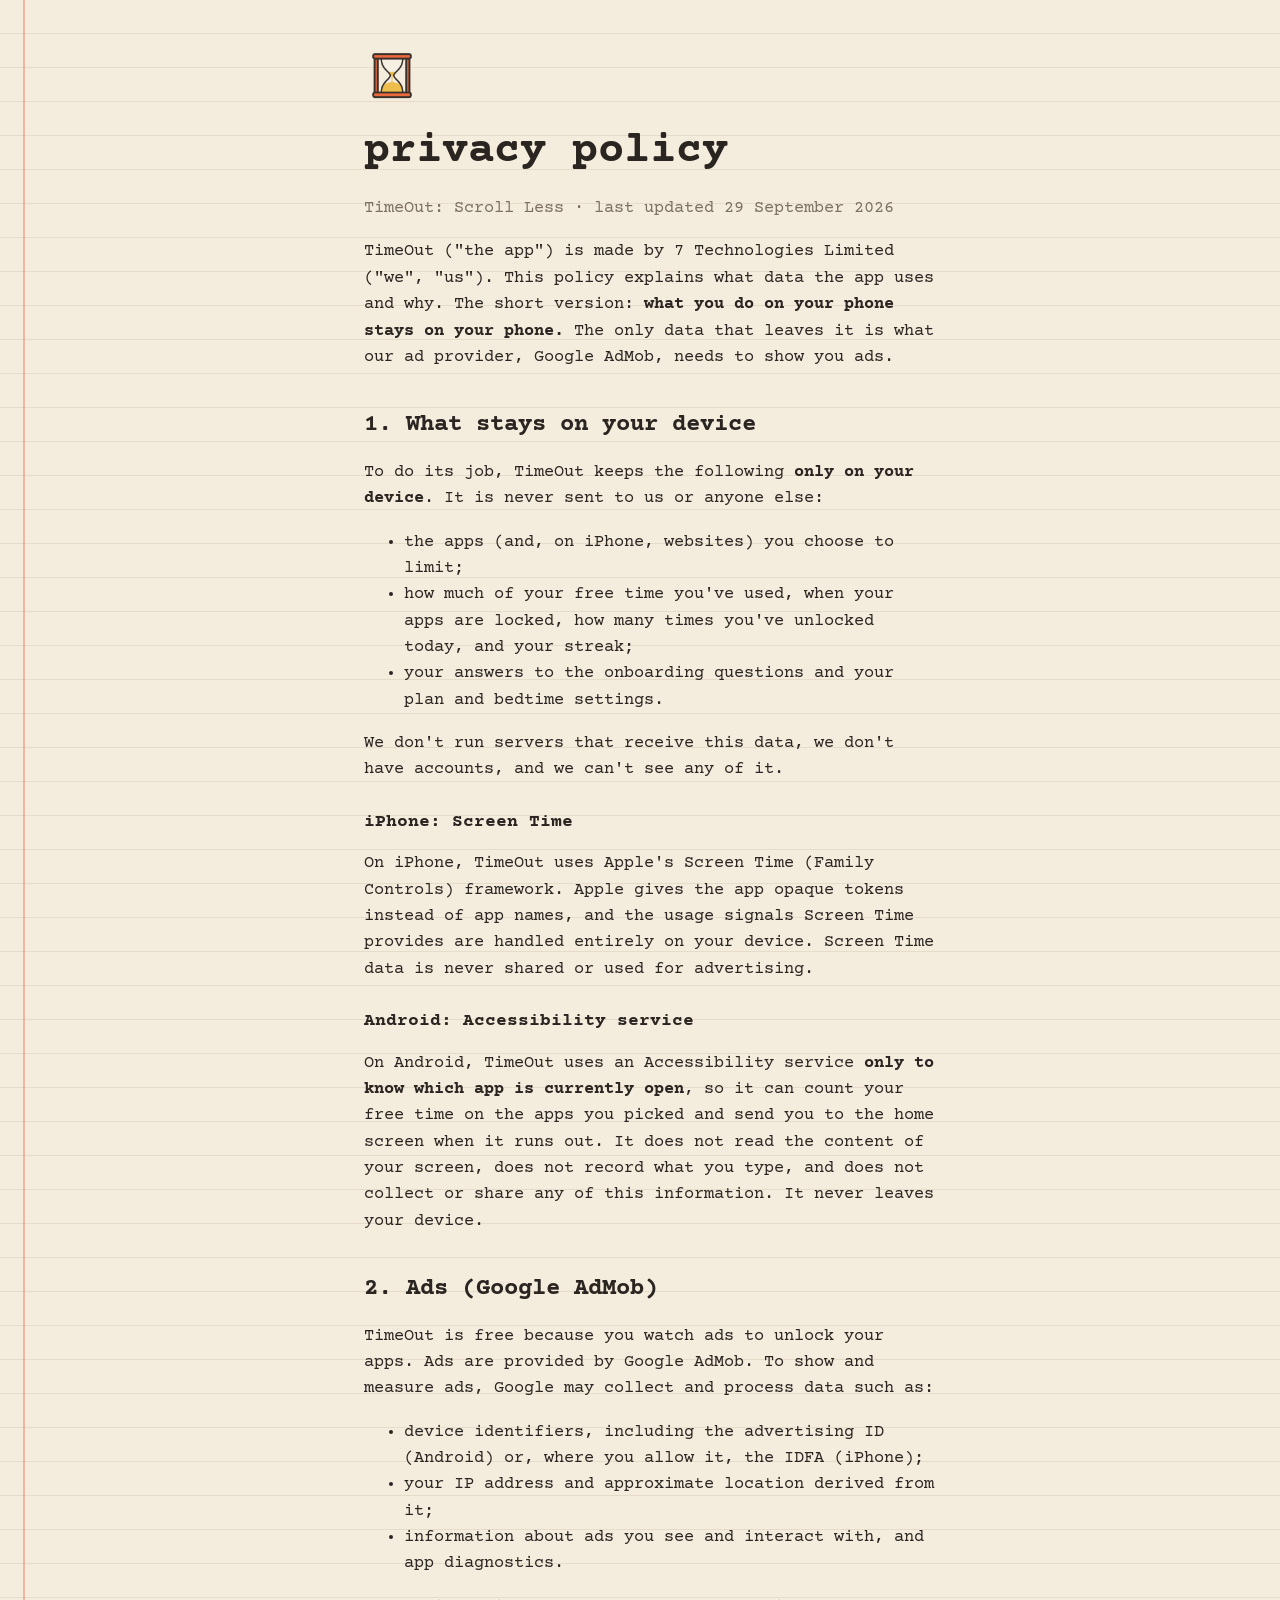
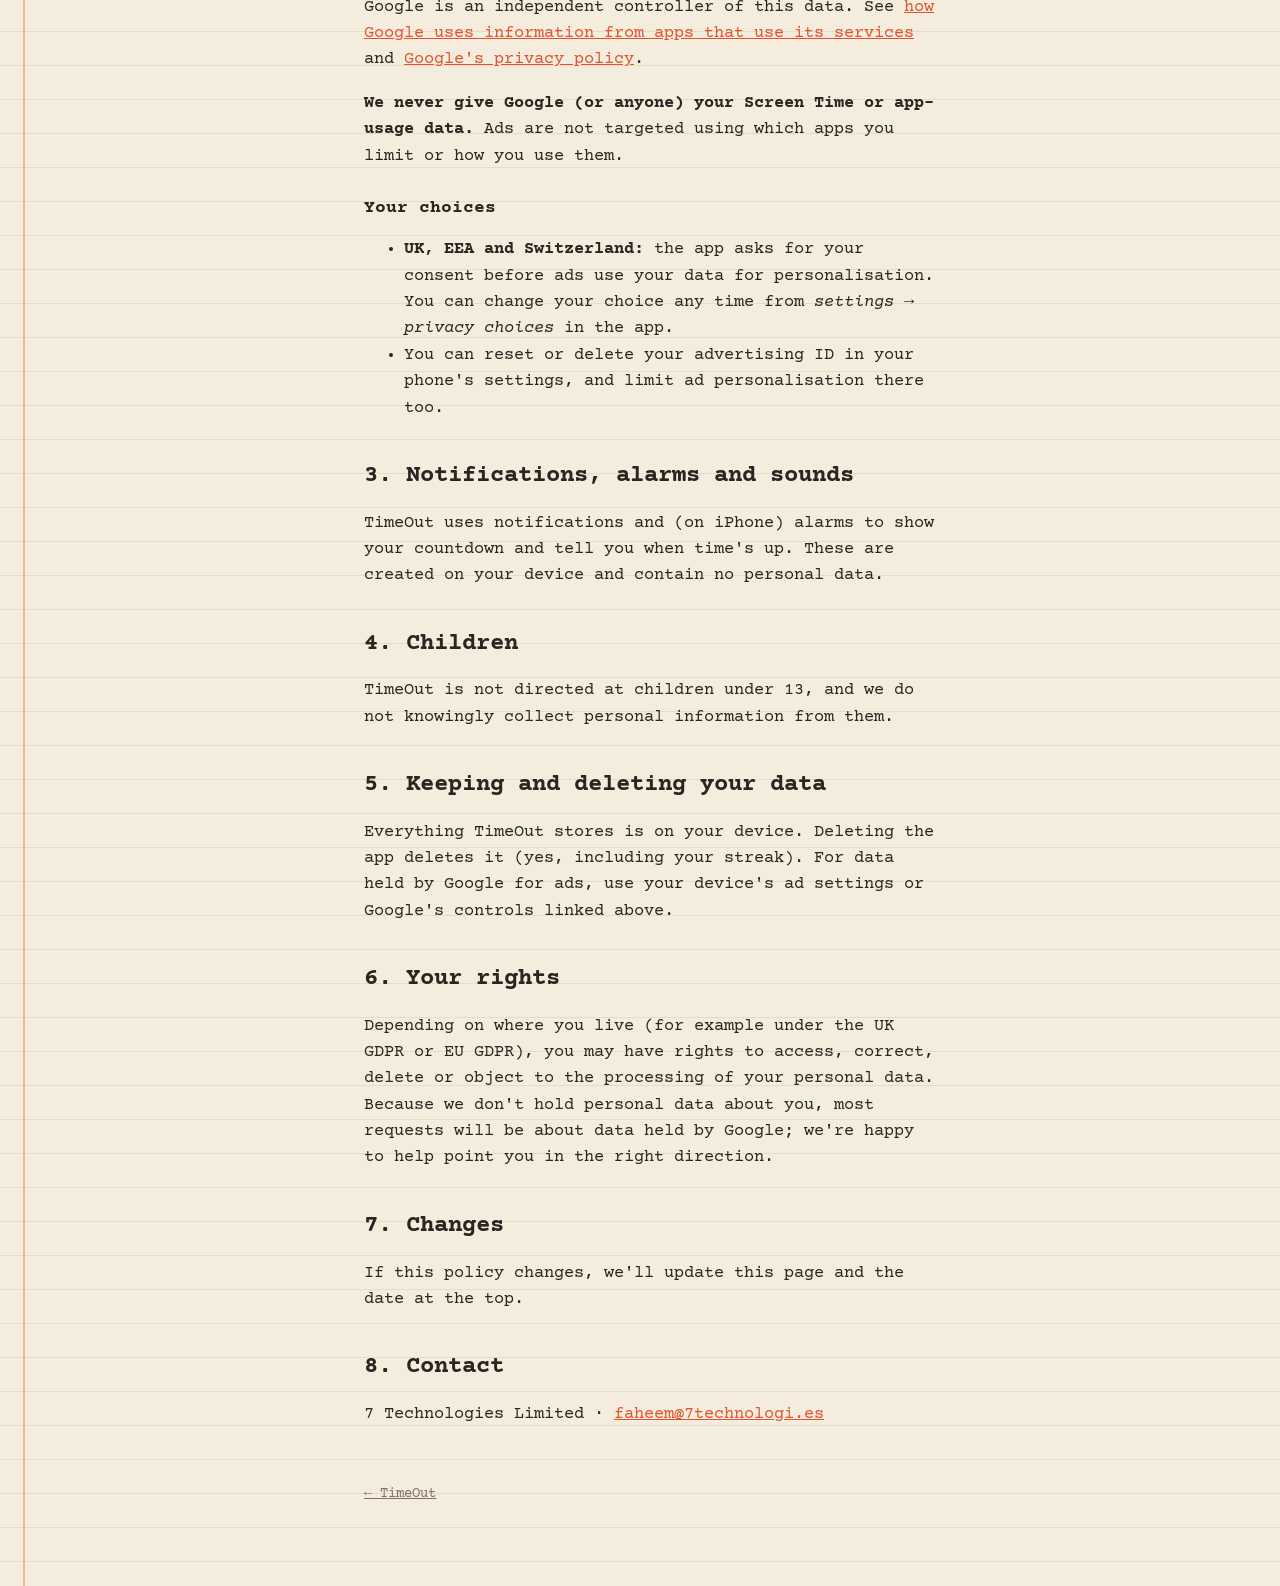
==== privacy.html @ 32e410ed "TimeOut site: landing page and privacy policy Co-Authored-By: Claude Opus 5.5 <noreply@anthropic.com" ====
<!doctype html>
<html lang="en">
<head>
  <meta charset="utf-8">
  <meta name="viewport" content="width=device-width, initial-scale=1">
  <title>TimeOut Privacy Policy</title>
  <meta name="description" content="How TimeOut: Scroll Less handles your data.">
  <link rel="icon" href="hourglass.png">
  <link rel="preconnect" href="https://fonts.googleapis.com">
  <link rel="stylesheet" href="https://fonts.googleapis.com/css2?family=Courier+Prime:wght@400;700&display=swap">
  <link rel="stylesheet" href="style.css">
</head>
<body>
<main>
  <a href="./"><img src="hourglass.png" alt="TimeOut home" width="56" height="56"></a>
  <h1>privacy policy</h1>
  <p class="muted">TimeOut: Scroll Less · last updated 29 September 2026</p>

  <p>TimeOut ("the app") is made by 7 Technologies Limited ("we", "us"). This policy explains what data the app uses and why. The short version: <strong>what you do on your phone stays on your phone.</strong> The only data that leaves it is what our ad provider, Google AdMob, needs to show you ads.</p>

  <h2>1. What stays on your device</h2>
  <p>To do its job, TimeOut keeps the following <strong>only on your device</strong>. It is never sent to us or anyone else:</p>
  <ul>
    <li>the apps (and, on iPhone, websites) you choose to limit;</li>
    <li>how much of your free time you've used, when your apps are locked, how many times you've unlocked today, and your streak;</li>
    <li>your answers to the onboarding questions and your plan and bedtime settings.</li>
  </ul>
  <p>We don't run servers that receive this data, we don't have accounts, and we can't see any of it.</p>

  <h3>iPhone: Screen Time</h3>
  <p>On iPhone, TimeOut uses Apple's Screen Time (Family Controls) framework. Apple gives the app opaque tokens instead of app names, and the usage signals Screen Time provides are handled entirely on your device. Screen Time data is never shared or used for advertising.</p>

  <h3>Android: Accessibility service</h3>
  <p>On Android, TimeOut uses an Accessibility service <strong>only to know which app is currently open</strong>, so it can count your free time on the apps you picked and send you to the home screen when it runs out. It does not read the content of your screen, does not record what you type, and does not collect or share any of this information. It never leaves your device.</p>

  <h2>2. Ads (Google AdMob)</h2>
  <p>TimeOut is free because you watch ads to unlock your apps. Ads are provided by Google AdMob. To show and measure ads, Google may collect and process data such as:</p>
  <ul>
    <li>device identifiers, including the advertising ID (Android) or, where you allow it, the IDFA (iPhone);</li>
    <li>your IP address and approximate location derived from it;</li>
    <li>information about ads you see and interact with, and app diagnostics.</li>
  </ul>
  <p>Google is an independent controller of this data. See <a href="https://policies.google.com/technologies/partner-sites">how Google uses information from apps that use its services</a> and <a href="https://policies.google.com/privacy">Google's privacy policy</a>.</p>
  <p><strong>We never give Google (or anyone) your Screen Time or app-usage data.</strong> Ads are not targeted using which apps you limit or how you use them.</p>

  <h3>Your choices</h3>
  <ul>
    <li><strong>UK, EEA and Switzerland:</strong> the app asks for your consent before ads use your data for personalisation. You can change your choice any time from <em>settings → privacy choices</em> in the app.</li>
    <li>You can reset or delete your advertising ID in your phone's settings, and limit ad personalisation there too.</li>
  </ul>

  <h2>3. Notifications, alarms and sounds</h2>
  <p>TimeOut uses notifications and (on iPhone) alarms to show your countdown and tell you when time's up. These are created on your device and contain no personal data.</p>

  <h2>4. Children</h2>
  <p>TimeOut is not directed at children under 13, and we do not knowingly collect personal information from them.</p>

  <h2>5. Keeping and deleting your data</h2>
  <p>Everything TimeOut stores is on your device. Deleting the app deletes it (yes, including your streak). For data held by Google for ads, use your device's ad settings or Google's controls linked above.</p>

  <h2>6. Your rights</h2>
  <p>Depending on where you live (for example under the UK GDPR or EU GDPR), you may have rights to access, correct, delete or object to the processing of your personal data. Because we don't hold personal data about you, most requests will be about data held by Google; we're happy to help point you in the right direction.</p>

  <h2>7. Changes</h2>
  <p>If this policy changes, we'll update this page and the date at the top.</p>

  <h2>8. Contact</h2>
  <p>7 Technologies Limited · <a href="mailto:faheem@7technologi.es">faheem@7technologi.es</a></p>

  <footer><a href="./">← TimeOut</a></footer>
</main>
</body>
</html>
---- style.css ----
:root {
  --paper: #F4ECDD;
  --paper-deep: #EADFCB;
  --ink: #2B2521;
  --muted: #7C7064;
  --tomato: #E2522F;
  --rule: #DCCFBA;
}

* { box-sizing: border-box; }

body {
  margin: 0;
  background-color: var(--paper);
  background-image:
    linear-gradient(90deg, transparent 23px, rgba(226, 82, 47, 0.35) 23px, rgba(226, 82, 47, 0.35) 25px, transparent 25px),
    repeating-linear-gradient(180deg, transparent 0, transparent 33px, rgba(220, 207, 186, 0.55) 33px, rgba(220, 207, 186, 0.55) 34px);
  color: var(--ink);
  font-family: "Courier Prime", "American Typewriter", "Courier New", monospace;
  font-size: 17px;
  line-height: 1.55;
}

main {
  max-width: 640px;
  margin: 0 auto;
  padding: 48px 20px 80px 44px;
}

h1, h2, h3 { line-height: 1.2; }
h1 { font-size: 44px; margin: 12px 0 6px; }
h2 { font-size: 24px; margin-top: 40px; }
h3 { font-size: 18px; margin-top: 28px; }

.tagline { color: var(--muted); font-size: 18px; margin: 0 0 32px; }
.muted { color: var(--muted); }
a { color: var(--tomato); }

.card {
  background: var(--paper);
  border: 2px solid var(--ink);
  border-radius: 10px;
  box-shadow: 4px 4px 0 var(--ink);
  padding: 18px 20px;
  margin: 24px 0;
}

.card ol { margin: 0; padding-left: 22px; }
.card li::marker { color: var(--tomato); font-weight: bold; }

.button {
  display: inline-block;
  background: var(--tomato);
  color: var(--paper);
  text-decoration: none;
  font-weight: bold;
  border: 2px solid var(--ink);
  border-radius: 10px;
  box-shadow: 4px 4px 0 var(--ink);
  padding: 14px 22px;
  margin: 8px 12px 8px 0;
}

footer { margin-top: 56px; font-size: 14px; color: var(--muted); }
footer a { color: var(--muted); }
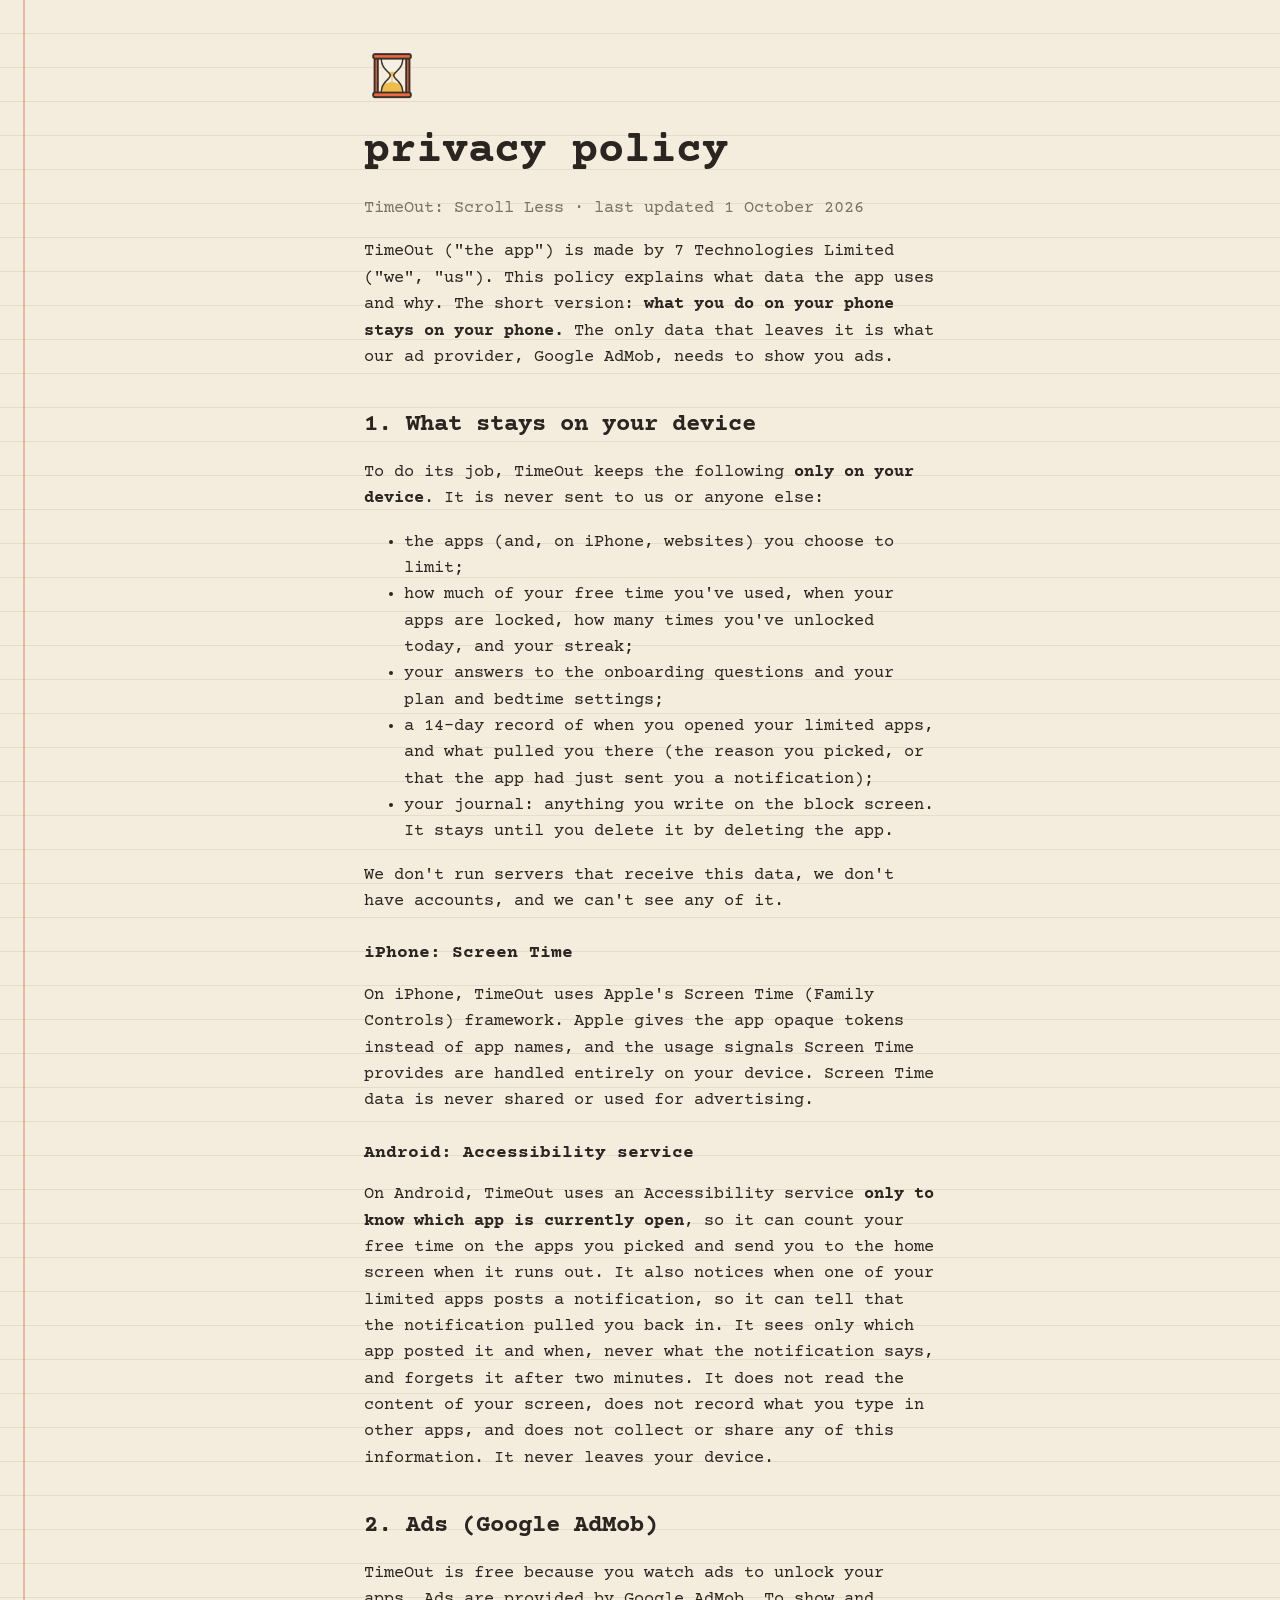
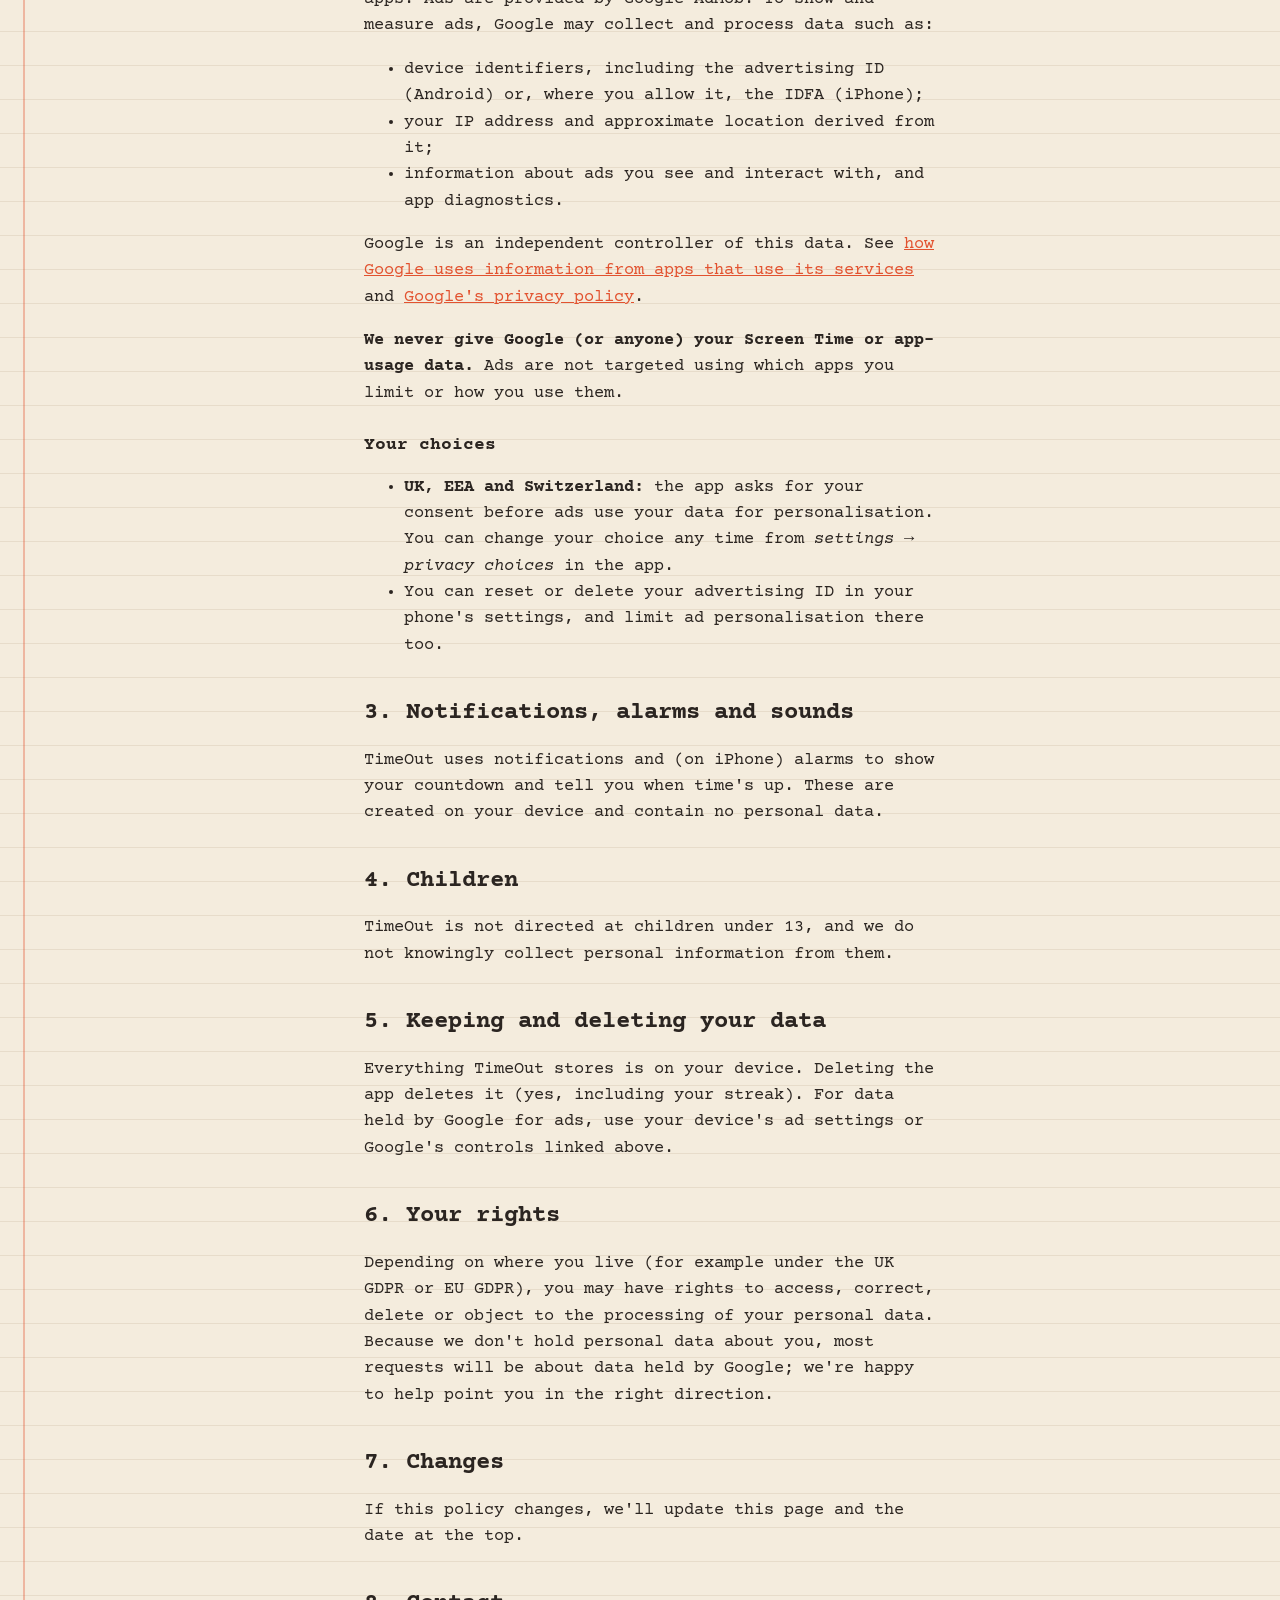
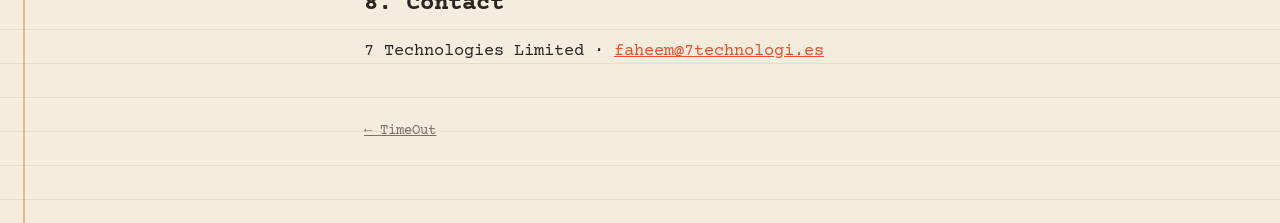
==== commit 7c9a5280: "Privacy policy: notification events, Triggers and the journal (Android 0.4.0)" ====
--- a/privacy.html
+++ b/privacy.html
@@ -14,7 +14,7 @@
 <main>
   <a href="./"><img src="hourglass.png" alt="TimeOut home" width="56" height="56"></a>
   <h1>privacy policy</h1>
-  <p class="muted">TimeOut: Scroll Less · last updated 29 September 2026</p>
+  <p class="muted">TimeOut: Scroll Less · last updated 1 October 2026</p>
 
   <p>TimeOut ("the app") is made by 7 Technologies Limited ("we", "us"). This policy explains what data the app uses and why. The short version: <strong>what you do on your phone stays on your phone.</strong> The only data that leaves it is what our ad provider, Google AdMob, needs to show you ads.</p>
 
@@ -23,7 +23,9 @@
   <ul>
     <li>the apps (and, on iPhone, websites) you choose to limit;</li>
     <li>how much of your free time you've used, when your apps are locked, how many times you've unlocked today, and your streak;</li>
-    <li>your answers to the onboarding questions and your plan and bedtime settings.</li>
+    <li>your answers to the onboarding questions and your plan and bedtime settings;</li>
+    <li>a 14-day record of when you opened your limited apps, and what pulled you there (the reason you picked, or that the app had just sent you a notification);</li>
+    <li>your journal: anything you write on the block screen. It stays until you delete it by deleting the app.</li>
   </ul>
   <p>We don't run servers that receive this data, we don't have accounts, and we can't see any of it.</p>
 
@@ -31,7 +33,7 @@
   <p>On iPhone, TimeOut uses Apple's Screen Time (Family Controls) framework. Apple gives the app opaque tokens instead of app names, and the usage signals Screen Time provides are handled entirely on your device. Screen Time data is never shared or used for advertising.</p>
 
   <h3>Android: Accessibility service</h3>
-  <p>On Android, TimeOut uses an Accessibility service <strong>only to know which app is currently open</strong>, so it can count your free time on the apps you picked and send you to the home screen when it runs out. It does not read the content of your screen, does not record what you type, and does not collect or share any of this information. It never leaves your device.</p>
+  <p>On Android, TimeOut uses an Accessibility service <strong>only to know which app is currently open</strong>, so it can count your free time on the apps you picked and send you to the home screen when it runs out. It also notices when one of your limited apps posts a notification, so it can tell that the notification pulled you back in. It sees only which app posted it and when, never what the notification says, and forgets it after two minutes. It does not read the content of your screen, does not record what you type in other apps, and does not collect or share any of this information. It never leaves your device.</p>
 
   <h2>2. Ads (Google AdMob)</h2>
   <p>TimeOut is free because you watch ads to unlock your apps. Ads are provided by Google AdMob. To show and measure ads, Google may collect and process data such as:</p>
